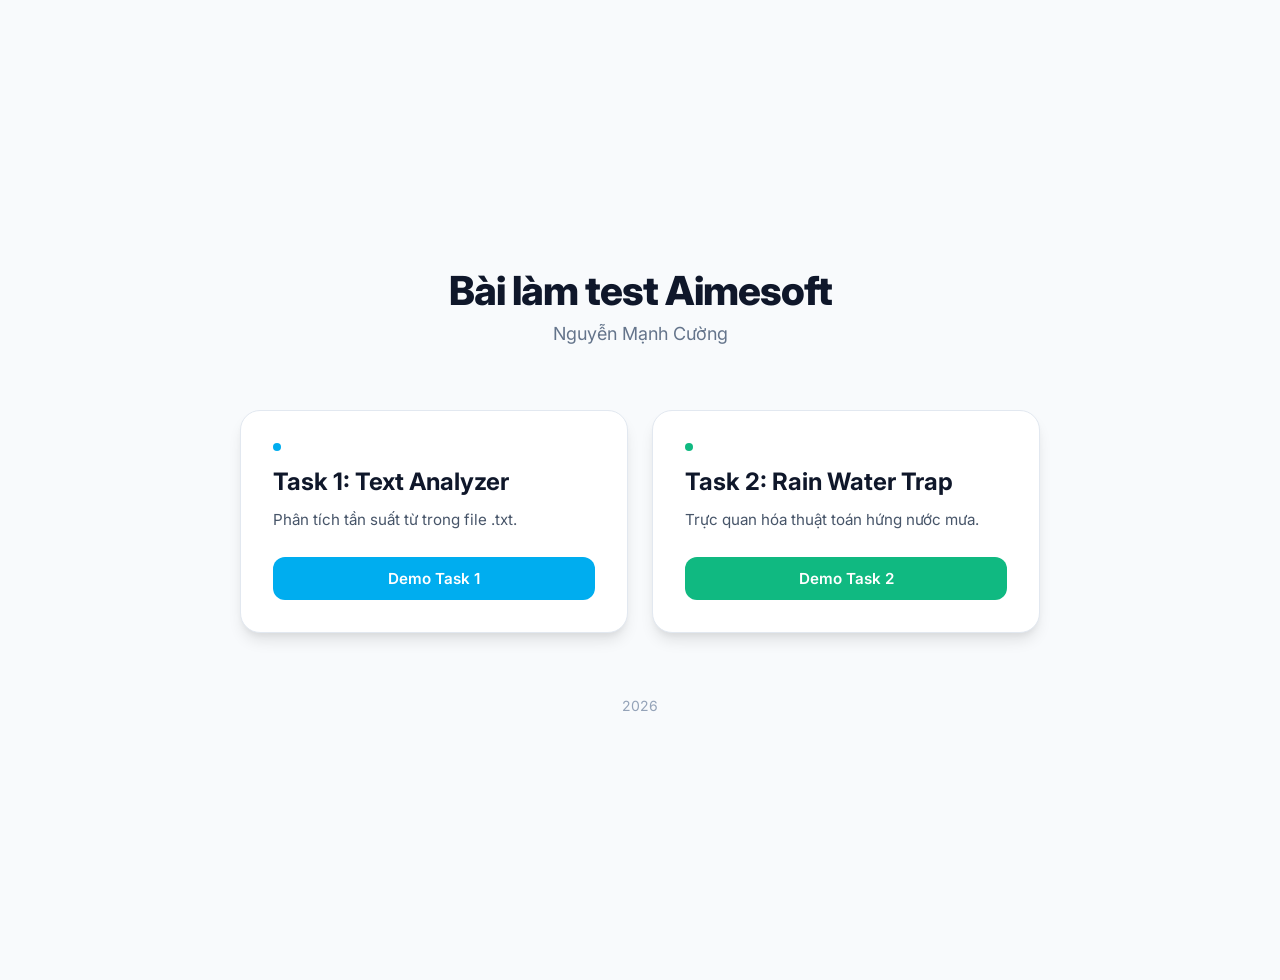
==== index.html @ f28b71a6 "init project" ====
<!DOCTYPE html>
<html lang="vi">

<head>
    <meta charset="UTF-8">
    <meta name="viewport" content="width=device-width, initial-scale=1.0">
    <title>Recruitment Test - Aimesoft</title>
    <link rel="stylesheet" href="https://fonts.googleapis.com/css2?family=Inter:wght@400;500;600;700&display=swap">
    <style>
        :root {
            --primary: #00adef;
            --secondary: #0f172a;
            --bg: #f8fafc;
            --card-bg: #ffffff;
            --text: #1e293b;
        }

        body {
            font-family: 'Inter', system-ui, -apple-system, sans-serif;
            background-color: var(--bg);
            color: var(--text);
            margin: 0;
            display: flex;
            flex-direction: column;
            align-items: center;
            justify-content: center;
            min-height: 100vh;
            padding: 40px 20px;
        }

        .header {
            text-align: center;
            margin-bottom: 3rem;
        }

        h1 {
            color: var(--secondary);
            font-size: 2.5rem;
            font-weight: 800;
            margin: 0;
            letter-spacing: -0.025em;
        }

        p.subtitle {
            color: #64748b;
            font-size: 1.125rem;
            margin-top: 0.5rem;
        }

        .grid {
            display: grid;
            grid-template-columns: repeat(auto-fit, minmax(300px, 1fr));
            gap: 24px;
            max-width: 800px;
            width: 100%;
        }

        .card {
            background: var(--card-bg);
            padding: 32px;
            border-radius: 20px;
            box-shadow: 0 10px 15px -3px rgba(0, 0, 0, 0.1), 0 4px 6px -2px rgba(0, 0, 0, 0.05);
            text-decoration: none;
            color: inherit;
            transition: all 0.3s cubic-bezier(0.4, 0, 0.2, 1);
            display: flex;
            flex-direction: column;
            border: 1px solid #e2e8f0;
        }

        .card:hover {
            transform: translateY(-8px);
            box-shadow: 0 20px 25px -5px rgba(0, 0, 0, 0.1), 0 10px 10px -5px rgba(0, 0, 0, 0.04);
            border-color: var(--primary);
        }

        .task-dot {
            width: 8px;
            height: 8px;
            background: var(--primary);
            border-radius: 50%;
            margin-bottom: 16px;
        }

        h3 {
            margin: 0 0 12px 0;
            font-size: 1.5rem;
            font-weight: 700;
            color: var(--secondary);
        }

        p.description {
            color: #475569;
            font-size: 0.95rem;
            line-height: 1.6;
            margin: 0 0 24px 0;
            flex-grow: 1;
        }

        .btn {
            display: inline-flex;
            align-items: center;
            justify-content: center;
            padding: 12px 24px;
            background: var(--primary);
            color: white;
            border-radius: 12px;
            font-weight: 600;
            font-size: 0.95rem;
            transition: opacity 0.2s;
        }

        .card:hover .btn {
            opacity: 0.9;
        }

        .footer {
            margin-top: 4rem;
            color: #94a3b8;
            font-size: 0.875rem;
        }
    </style>
</head>

<body>
    <div class="header">
        <h1>Bài làm test Aimesoft</h1>
        <p class="subtitle">Nguyễn Mạnh Cường</p>
    </div>

    <div class="grid">
        <a href="frontend/task1/index.html" class="card">
            <div class="task-dot"></div>
            <h3>Task 1: Text Analyzer</h3>
            <p class="description">Phân tích tần suất từ trong file .txt.</p>
            <span class="btn">Demo Task 1</span>
        </a>

        <a href="frontend/task2/index.html" class="card">
            <div class="task-dot" style="background: #10b981;"></div>
            <h3>Task 2: Rain Water Trap</h3>
            <p class="description">Trực quan hóa thuật toán hứng nước mưa.</p>
            <span class="btn" style="background: #10b981;">Demo Task 2</span>
        </a>
    </div>

    <div class="footer">
        2026
    </div>
</body>

</html>
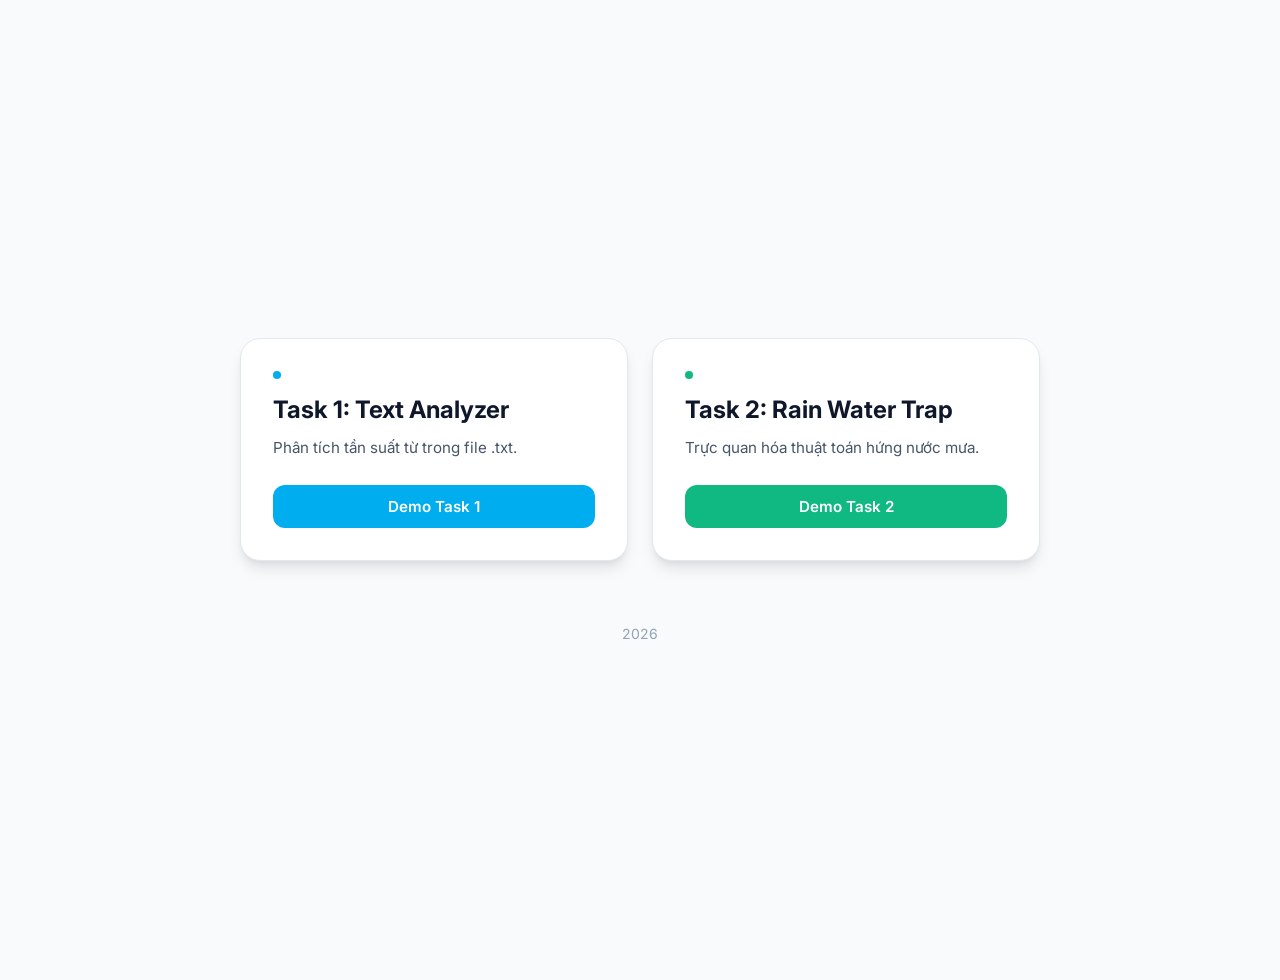
==== commit 7787a292: "fix: remove header index" ====
--- a/index.html
+++ b/index.html
@@ -123,10 +123,7 @@
 </head>
 
 <body>
-    <div class="header">
-        <h1>Bài làm test Aimesoft</h1>
-        <p class="subtitle">Nguyễn Mạnh Cường</p>
-    </div>
+
 
     <div class="grid">
         <a href="frontend/task1/index.html" class="card">
@@ -149,4 +146,4 @@
     </div>
 </body>
 
-</html>
+</html>
